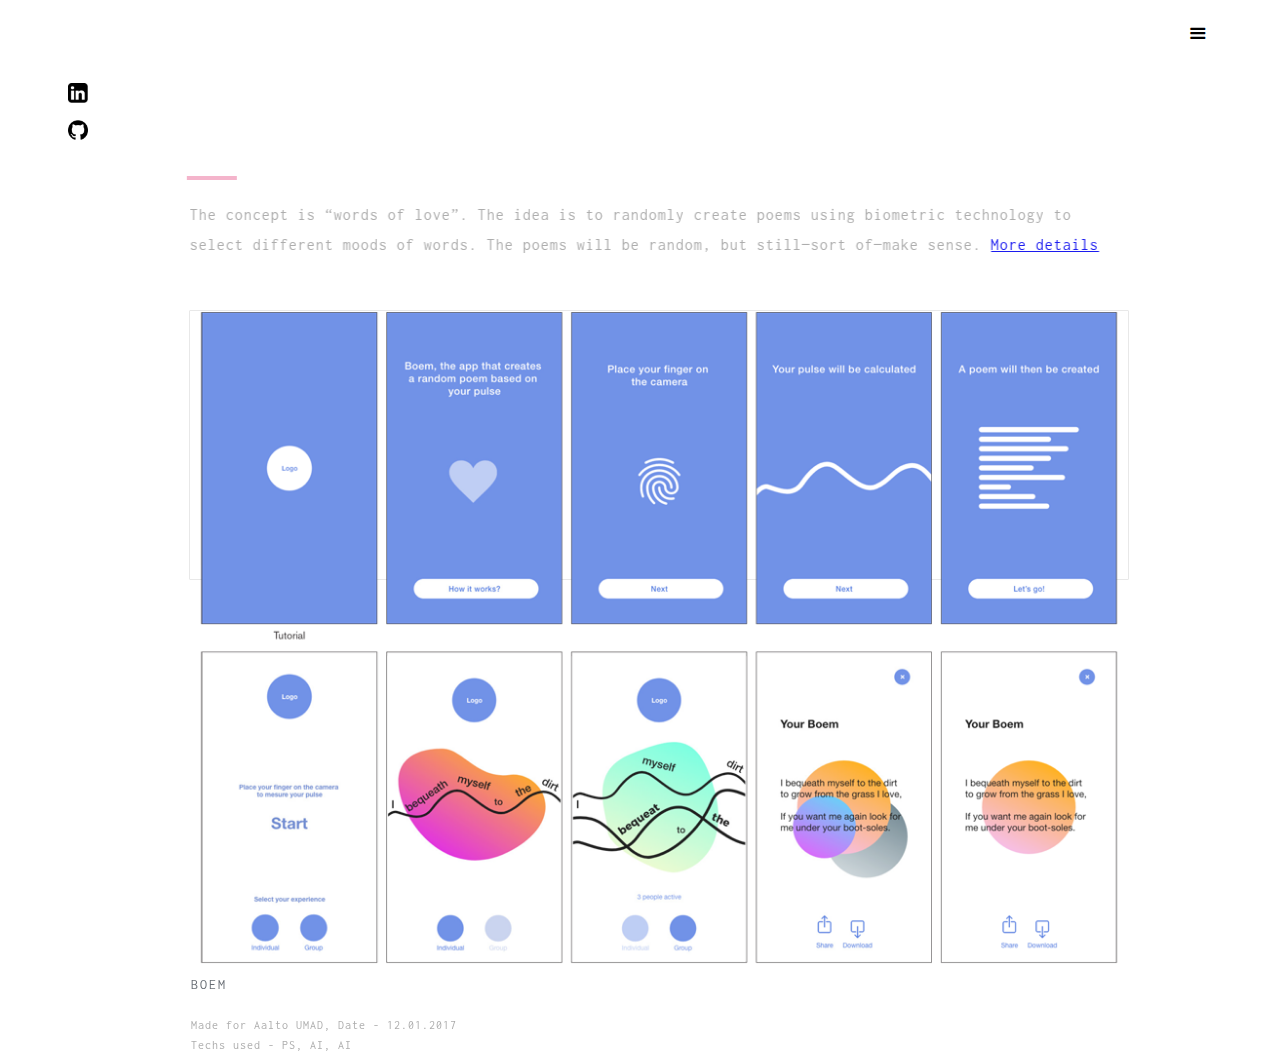
==== boem.html @ 0a461620 "Work in progress updating" ====
<!DOCTYPE html>
<!--  This site was created in Webflow. http://www.webflow.com  -->
<!--  Last Published: Sun Jan 28 2018 16:21:35 GMT+0000 (UTC)  -->
<html data-wf-page="5a6def90513ec40001b7b87a" data-wf-site="5a6276bae27c0000017f1877">

<head>
  <meta charset="utf-8">
  <title>project detail</title>
  <meta content="project detail" property="og:title">
  <meta content="width=device-width, initial-scale=1" name="viewport">
  <meta content="Webflow" name="generator">
  <link href="css/normalize.css" rel="stylesheet" type="text/css">
  <link href="css/webflow.css" rel="stylesheet" type="text/css">
  <link href="css/bilen.webflow.css" rel="stylesheet" type="text/css">
  <script src="js/webfont.js" type="text/javascript"></script>
  <script
    type="text/javascript">WebFont.load({ google: { families: ["Inconsolata:400,700", "Jura:300,regular,700", "Poiret One:regular:latin,latin-ext,cyrillic"] } });</script>
  <!-- [if lt IE 9]><script src="https://cdnjs.cloudflare.com/ajax/libs/html5shiv/3.7.3/html5shiv.min.js" type="text/javascript"></script><![endif] -->
  <script
    type="text/javascript">!function (o, c) { var n = c.documentElement, t = " w-mod-"; n.className += t + "js", ("ontouchstart" in o || o.DocumentTouch && c instanceof DocumentTouch) && (n.className += t + "touch") }(window, document);</script>
  <link href="https://daks2k3a4ib2z.cloudfront.net/img/favicon.ico" rel="shortcut icon" type="image/x-icon">
  <link href="https://daks2k3a4ib2z.cloudfront.net/img/webclip.png" rel="apple-touch-icon">
</head>

<body class="body">
  <div data-w-id="ccc3d191-25cd-e48b-df8f-eb808d3c26a9" class="bilen-wrapper">
    <div class="bilen-header">
      <div data-collapse="all" data-animation="default" data-duration="0" data-easing="linear"
        data-easing2="ease-in-out" class="navbar w-nav">
        <div class="bilen-navbar-container">
          <a href="#" data-w-id="2c27972e-5d75-e340-dcad-99376ddce584" class="brand w-nav-brand">
            <div data-w-id="00e59506-e122-ae66-c44d-09aa21d27baa" class="bilen-logo">B</div>
            <div data-w-id="18392fb4-6adb-d54a-aed1-31bee3976af9" class="logo-line"></div>
          </a>
          <nav role="navigation" class="nav-menu w-clearfix w-nav-menu">
            <div class="div-block-3"><a href="work.html" data-w-id="f25d718b-60aa-78d8-47ea-bcbb6d63a405"
                class="bilen-nav w-nav-link">ABOUT</a><a href="portfolio.html"
                data-w-id="1745d287-db50-ad30-ee15-2d18860177d5" class="bilen-nav w-nav-link">PROJECTS</a><a href="#"
                data-w-id="26efd076-d919-fc4f-241a-0b716c94e4d4" class="bilen-nav w-nav-link">CV</a><a href="#"
                data-w-id="d367c3f1-faf6-9a38-5d08-859b114f5f8c" class="bilen-nav w-nav-link">CONTACT</a></div>
          </nav>
          <div data-w-id="ff28ae8e-cb60-672c-887b-eea5e5f94f6c" class="menu-button w-nav-button">
            <div class="icon w-icon-nav-menu"></div>
          </div>
        </div>
      </div>
    </div>
    <div class="bilen-content">
      <div class="div-block-10"><a target="_blank" href="https://linkedin.com/in/bilenmg"><img src="images/linkedin.png"
            width="20" class="image"></a><a target="_blank" href="https://github.com/phielu"><img
            src="images/github-logo.png" width="20" class="image-2"></a></div>
      <div class="container-3 w-container">
        <div class="div-block-8">
          <div data-w-id="41aa68f8-f668-d845-e7f0-0cb0204e8d31"
            style="opacity:0;-webkit-transform:translateX(-20PX) translateY(0) translateZ(0) scaleX(1) scaleY(1) scaleZ(1) rotateX(0) rotateY(0) rotateZ(0) skewX(0) skewY(0);-moz-transform:translateX(-20PX) translateY(0) translateZ(0) scaleX(1) scaleY(1) scaleZ(1) rotateX(0) rotateY(0) rotateZ(0) skewX(0) skewY(0);-ms-transform:translateX(-20PX) translateY(0) translateZ(0) scaleX(1) scaleY(1) scaleZ(1) rotateX(0) rotateY(0) rotateZ(0) skewX(0) skewY(0);transform:translateX(-20PX) translateY(0) translateZ(0) scaleX(1) scaleY(1) scaleZ(1) rotateX(0) rotateY(0) rotateZ(0) skewX(0) skewY(0)"
            class="div-block-9"></div>
          <div data-w-id="bd3a828a-1607-c208-b268-82a33f8a5854"
            style="opacity:0;-webkit-transform:translateX(10PX) translateY(0) translateZ(0) scaleX(1) scaleY(1) scaleZ(1) rotateX(0) rotateY(0) rotateZ(0) skewX(0) skewY(0);-moz-transform:translateX(10PX) translateY(0) translateZ(0) scaleX(1) scaleY(1) scaleZ(1) rotateX(0) rotateY(0) rotateZ(0) skewX(0) skewY(0);-ms-transform:translateX(10PX) translateY(0) translateZ(0) scaleX(1) scaleY(1) scaleZ(1) rotateX(0) rotateY(0) rotateZ(0) skewX(0) skewY(0);transform:translateX(10PX) translateY(0) translateZ(0) scaleX(1) scaleY(1) scaleZ(1) rotateX(0) rotateY(0) rotateZ(0) skewX(0) skewY(0)"
            class="text-block">
            The concept is “words of love”. 
The idea is to randomly create poems using biometric technology to select different moods of words. The poems will be random, but still—sort of—make sense.           
            <a href="https://drive.google.com/drive/folders/1C4XmPDIa8pdV_q3PGD4I0B_cC0UzDZW6?usp=sharinghttps://drive.google.com/drive/folders/1C4XmPDIa8pdV_q3PGD4I0B_cC0UzDZW6?usp=sharing">More details</a> 
        </div>
        </div>
        <div class="bilen-portfolio-container">
          <div data-w-id="3d06d392-036b-f704-9749-3e31fa192f97" class="bilen-portfolio-item bilen-project-detail-item">
            <div class="bilen-portfolio-image-c"><img src="images/boem.png"></div>
            <div class="bilen-project-detail">
              <div class="text-block-3">BOEM</div>
              <div class="text-block-4"><br>Made for Aalto UMAD, Date - 12.01.2017<br>Techs used
                - PS, AI, AI</div>
            </div>
          </div>
        </div>
      </div>
    </div>
    <div class="bilen-footer">
      <div class="bilen-social-links"></div>
    </div>
  </div>
  <script src="js/jquery.min.js" type="text/javascript"></script>
  <script src="js/webflow.js" type="text/javascript"></script>
  <!-- [if lte IE 9]><script src="https://cdnjs.cloudflare.com/ajax/libs/placeholders/3.0.2/placeholders.min.js"></script><![endif] -->
</body>

</html>
---- css/webflow.css ----
@font-face {
  font-family: 'webflow-icons';
  src: url([data-uri]) format('truetype'), url([data-uri]) format('woff');
  font-weight: normal;
  font-style: normal;
}
[class^="w-icon-"],
[class*=" w-icon-"] {
  font-family: 'webflow-icons';
  speak: none;
  font-style: normal;
  font-weight: normal;
  font-variant: normal;
  text-transform: none;
  line-height: 1;
  -webkit-font-smoothing: antialiased;
  -moz-osx-font-smoothing: grayscale;
}
.w-icon-slider-right:before {
  content: "\e600";
}
.w-icon-slider-left:before {
  content: "\e601";
}
.w-icon-nav-menu:before {
  content: "\e602";
}
.w-icon-arrow-down:before,
.w-icon-dropdown-toggle:before {
  content: "\e603";
}
* {
  -webkit-box-sizing: border-box;
  -moz-box-sizing: border-box;
  box-sizing: border-box;
}
html {
  height: 100%;
}
body {
  margin: 0;
  min-height: 100%;
  background-color: #fff;
  font-family: Arial, sans-serif;
  font-size: 14px;
  line-height: 20px;
  color: #333;
}
img {
  max-width: 100%;
  vertical-align: middle;
  display: inline-block;
}
html.w-mod-touch * {
  background-attachment: scroll !important;
}
.w-block {
  display: block;
}
.w-inline-block {
  max-width: 100%;
  display: inline-block;
}
.w-clearfix:before,
.w-clearfix:after {
  content: " ";
  display: table;
}
.w-clearfix:after {
  clear: both;
}
.w-hidden {
  display: none;
}
.w-button {
  display: inline-block;
  padding: 9px 15px;
  background-color: #3898EC;
  color: white;
  border: 0;
  line-height: inherit;
  text-decoration: none;
  cursor: pointer;
  border-radius: 0;
}
input.w-button {
  -webkit-appearance: button;
}
html[data-w-dynpage] [data-w-cloak] {
  color: transparent !important;
}
.w-webflow-badge,
.w-webflow-badge * {
  position: static;
  left: auto;
  top: auto;
  right: auto;
  bottom: auto;
  z-index: auto;
  display: block;
  visibility: visible;
  overflow: visible;
  overflow-x: visible;
  overflow-y: visible;
  box-sizing: border-box;
  width: auto;
  height: auto;
  max-height: none;
  max-width: none;
  min-height: 0;
  min-width: 0;
  margin: 0;
  padding: 0;
  float: none;
  clear: none;
  border: 0 none transparent;
  border-radius: 0;
  background: none;
  background-image: none;
  background-position: 0% 0%;
  background-size: auto auto;
  background-repeat: repeat;
  background-origin: padding-box;
  background-clip: border-box;
  background-attachment: scroll;
  background-color: transparent;
  box-shadow: none;
  opacity: 1.0;
  transform: none;
  transition: none;
  direction: ltr;
  font-family: inherit;
  font-weight: inherit;
  color: inherit;
  font-size: inherit;
  line-height: inherit;
  font-style: inherit;
  font-variant: inherit;
  text-align: inherit;
  letter-spacing: inherit;
  text-decoration: inherit;
  text-indent: 0;
  text-transform: inherit;
  list-style-type: disc;
  text-shadow: none;
  font-smoothing: auto;
  vertical-align: baseline;
  cursor: inherit;
  white-space: inherit;
  word-break: normal;
  word-spacing: normal;
  word-wrap: normal;
}
.w-webflow-badge {
  position: fixed !important;
  display: inline-block !important;
  visibility: visible !important;
  opacity: 1 !important;
  z-index: 2147483647 !important;
  top: auto !important;
  right: 12px !important;
  bottom: 12px !important;
  left: auto !important;
  color: #AAADB0 !important;
  background-color: #fff !important;
  border-radius: 3px !important;
  padding: 6px 8px 6px 6px !important;
  font-size: 12px !important;
  opacity: 1.0 !important;
  line-height: 14px !important;
  text-decoration: none !important;
  transform: none !important;
  margin: 0 !important;
  width: auto !important;
  height: auto !important;
  overflow: visible !important;
  white-space: nowrap;
  box-shadow: 0 0 0 1px rgba(0, 0, 0, 0.1), 0px 1px 3px rgba(0, 0, 0, 0.1);
}
.w-webflow-badge > img {
  display: inline-block !important;
  visibility: visible !important;
  opacity: 1 !important;
  vertical-align: middle !important;
}
h1,
h2,
h3,
h4,
h5,
h6 {
  font-weight: bold;
  margin-bottom: 10px;
}
h1 {
  font-size: 38px;
  line-height: 44px;
  margin-top: 20px;
}
h2 {
  font-size: 32px;
  line-height: 36px;
  margin-top: 20px;
}
h3 {
  font-size: 24px;
  line-height: 30px;
  margin-top: 20px;
}
h4 {
  font-size: 18px;
  line-height: 24px;
  margin-top: 10px;
}
h5 {
  font-size: 14px;
  line-height: 20px;
  margin-top: 10px;
}
h6 {
  font-size: 12px;
  line-height: 18px;
  margin-top: 10px;
}
p {
  margin-top: 0;
  margin-bottom: 10px;
}
blockquote {
  margin: 0 0 10px 0;
  padding: 10px 20px;
  border-left: 5px solid #E2E2E2;
  font-size: 18px;
  line-height: 22px;
}
figure {
  margin: 0;
  margin-bottom: 10px;
}
figcaption {
  margin-top: 5px;
  text-align: center;
}
ul,
ol {
  margin-top: 0px;
  margin-bottom: 10px;
  padding-left: 40px;
}
.w-list-unstyled {
  padding-left: 0;
  list-style: none;
}
.w-embed:before,
.w-embed:after {
  content: " ";
  display: table;
}
.w-embed:after {
  clear: both;
}
.w-video {
  width: 100%;
  position: relative;
  padding: 0;
}
.w-video iframe,
.w-video object,
.w-video embed {
  position: absolute;
  top: 0;
  left: 0;
  width: 100%;
  height: 100%;
}
fieldset {
  padding: 0;
  margin: 0;
  border: 0;
}
button,
html input[type="button"],
input[type="reset"] {
  border: 0;
  cursor: pointer;
  -webkit-appearance: button;
}
.w-form {
  margin: 0 0 15px;
}
.w-form-done {
  display: none;
  padding: 20px;
  text-align: center;
  background-color: #dddddd;
}
.w-form-fail {
  display: none;
  margin-top: 10px;
  padding: 10px;
  background-color: #ffdede;
}
label {
  display: block;
  margin-bottom: 5px;
  font-weight: bold;
}
.w-input,
.w-select {
  display: block;
  width: 100%;
  height: 38px;
  padding: 8px 12px;
  margin-bottom: 10px;
  font-size: 14px;
  line-height: 1.428571429;
  color: #333333;
  vertical-align: middle;
  background-color: #ffffff;
  border: 1px solid #cccccc;
}
.w-input:-moz-placeholder,
.w-select:-moz-placeholder {
  color: #999;
}
.w-input::-moz-placeholder,
.w-select::-moz-placeholder {
  color: #999;
  opacity: 1;
}
.w-input:-ms-input-placeholder,
.w-select:-ms-input-placeholder {
  color: #999;
}
.w-input::-webkit-input-placeholder,
.w-select::-webkit-input-placeholder {
  color: #999;
}
.w-input:focus,
.w-select:focus {
  border-color: #3898EC;
  outline: 0;
}
.w-input[disabled],
.w-select[disabled],
.w-input[readonly],
.w-select[readonly],
fieldset[disabled] .w-input,
fieldset[disabled] .w-select {
  cursor: not-allowed;
  background-color: #eeeeee;
}
textarea.w-input,
textarea.w-select {
  height: auto;
}
.w-select {
  background-image: -webkit-linear-gradient(white 0%, #f3f3f3 100%);
  background-image: linear-gradient(white 0%, #f3f3f3 100%);
}
.w-select[multiple] {
  height: auto;
}
.w-form-label {
  display: inline-block;
  cursor: pointer;
  font-weight: normal;
  margin-bottom: 0px;
}
.w-checkbox,
.w-radio {
  display: block;
  margin-bottom: 5px;
  padding-left: 20px;
}
.w-checkbox:before,
.w-radio:before,
.w-checkbox:after,
.w-radio:after {
  content: " ";
  display: table;
}
.w-checkbox:after,
.w-radio:after {
  clear: both;
}
.w-checkbox-input,
.w-radio-input {
  margin: 4px 0 0;
  margin-top: 1px \9;
  line-height: normal;
  float: left;
  margin-left: -20px;
}
.w-radio-input {
  margin-top: 3px;
}
.w-container {
  margin-left: auto;
  margin-right: auto;
  max-width: 940px;
}
.w-container:before,
.w-container:after {
  content: " ";
  display: table;
}
.w-container:after {
  clear: both;
}
.w-container .w-row {
  margin-left: -10px;
  margin-right: -10px;
}
.w-row:before,
.w-row:after {
  content: " ";
  display: table;
}
.w-row:after {
  clear: both;
}
.w-row .w-row {
  margin-left: 0;
  margin-right: 0;
}
.w-col {
  position: relative;
  float: left;
  width: 100%;
  min-height: 1px;
  padding-left: 10px;
  padding-right: 10px;
}
.w-col .w-col {
  padding-left: 0;
  padding-right: 0;
}
.w-col-1 {
  width: 8.33333333%;
}
.w-col-2 {
  width: 16.66666667%;
}
.w-col-3 {
  width: 25%;
}
.w-col-4 {
  width: 33.33333333%;
}
.w-col-5 {
  width: 41.66666667%;
}
.w-col-6 {
  width: 50%;
}
.w-col-7 {
  width: 58.33333333%;
}
.w-col-8 {
  width: 66.66666667%;
}
.w-col-9 {
  width: 75%;
}
.w-col-10 {
  width: 83.33333333%;
}
.w-col-11 {
  width: 91.66666667%;
}
.w-col-12 {
  width: 100%;
}
.w-hidden-main {
  display: none !important;
}
@media screen and (max-width: 991px) {
  .w-container {
    max-width: 728px;
  }
  .w-hidden-main {
    display: inherit !important;
  }
  .w-hidden-medium {
    display: none !important;
  }
  .w-col-medium-1 {
    width: 8.33333333%;
  }
  .w-col-medium-2 {
    width: 16.66666667%;
  }
  .w-col-medium-3 {
    width: 25%;
  }
  .w-col-medium-4 {
    width: 33.33333333%;
  }
  .w-col-medium-5 {
    width: 41.66666667%;
  }
  .w-col-medium-6 {
    width: 50%;
  }
  .w-col-medium-7 {
    width: 58.33333333%;
  }
  .w-col-medium-8 {
    width: 66.66666667%;
  }
  .w-col-medium-9 {
    width: 75%;
  }
  .w-col-medium-10 {
    width: 83.33333333%;
  }
  .w-col-medium-11 {
    width: 91.66666667%;
  }
  .w-col-medium-12 {
    width: 100%;
  }
  .w-col-stack {
    width: 100%;
    left: auto;
    right: auto;
  }
}
@media screen and (max-width: 767px) {
  .w-hidden-main {
    display: inherit !important;
  }
  .w-hidden-medium {
    display: inherit !important;
  }
  .w-hidden-small {
    display: none !important;
  }
  .w-row,
  .w-container .w-row {
    margin-left: 0;
    margin-right: 0;
  }
  .w-col {
    width: 100%;
    left: auto;
    right: auto;
  }
  .w-col-small-1 {
    width: 8.33333333%;
  }
  .w-col-small-2 {
    width: 16.66666667%;
  }
  .w-col-small-3 {
    width: 25%;
  }
  .w-col-small-4 {
    width: 33.33333333%;
  }
  .w-col-small-5 {
    width: 41.66666667%;
  }
  .w-col-small-6 {
    width: 50%;
  }
  .w-col-small-7 {
    width: 58.33333333%;
  }
  .w-col-small-8 {
    width: 66.66666667%;
  }
  .w-col-small-9 {
    width: 75%;
  }
  .w-col-small-10 {
    width: 83.33333333%;
  }
  .w-col-small-11 {
    width: 91.66666667%;
  }
  .w-col-small-12 {
    width: 100%;
  }
}
@media screen and (max-width: 479px) {
  .w-container {
    max-width: none;
  }
  .w-hidden-main {
    display: inherit !important;
  }
  .w-hidden-medium {
    display: inherit !important;
  }
  .w-hidden-small {
    display: inherit !important;
  }
  .w-hidden-tiny {
    display: none !important;
  }
  .w-col {
    width: 100%;
  }
  .w-col-tiny-1 {
    width: 8.33333333%;
  }
  .w-col-tiny-2 {
    width: 16.66666667%;
  }
  .w-col-tiny-3 {
    width: 25%;
  }
  .w-col-tiny-4 {
    width: 33.33333333%;
  }
  .w-col-tiny-5 {
    width: 41.66666667%;
  }
  .w-col-tiny-6 {
    width: 50%;
  }
  .w-col-tiny-7 {
    width: 58.33333333%;
  }
  .w-col-tiny-8 {
    width: 66.66666667%;
  }
  .w-col-tiny-9 {
    width: 75%;
  }
  .w-col-tiny-10 {
    width: 83.33333333%;
  }
  .w-col-tiny-11 {
    width: 91.66666667%;
  }
  .w-col-tiny-12 {
    width: 100%;
  }
}
.w-widget {
  position: relative;
}
.w-widget-map {
  width: 100%;
  height: 400px;
}
.w-widget-map label {
  width: auto;
  display: inline;
}
.w-widget-map img {
  max-width: inherit;
}
.w-widget-map .gm-style-iw {
  width: 90% !important;
  height: auto !important;
  top: 7px !important;
  left: 6% !important;
  display: inline;
  text-align: center;
  overflow: hidden;
}
.w-widget-map .gm-style-iw + div {
  display: none;
}
.w-widget-twitter {
  overflow: hidden;
}
.w-widget-twitter-count-shim {
  display: inline-block;
  vertical-align: top;
  position: relative;
  width: 28px;
  height: 20px;
  text-align: center;
  background: white;
  border: #758696 solid 1px;
  border-radius: 3px;
}
.w-widget-twitter-count-shim * {
  pointer-events: none;
  -webkit-user-select: none;
  -moz-user-select: none;
  -ms-user-select: none;
  user-select: none;
}
.w-widget-twitter-count-shim .w-widget-twitter-count-inner {
  position: relative;
  font-size: 15px;
  line-height: 12px;
  text-align: center;
  color: #999;
  font-family: serif;
}
.w-widget-twitter-count-shim .w-widget-twitter-count-clear {
  position: relative;
  display: block;
}
.w-widget-twitter-count-shim.w--large {
  width: 36px;
  height: 28px;
  margin-left: 7px;
}
.w-widget-twitter-count-shim.w--large .w-widget-twitter-count-inner {
  font-size: 18px;
  line-height: 18px;
}
.w-widget-twitter-count-shim:not(.w--vertical) {
  margin-left: 5px;
  margin-right: 8px;
}
.w-widget-twitter-count-shim:not(.w--vertical).w--large {
  margin-left: 6px;
}
.w-widget-twitter-count-shim:not(.w--vertical):before,
.w-widget-twitter-count-shim:not(.w--vertical):after {
  top: 50%;
  left: 0;
  border: solid transparent;
  content: " ";
  height: 0;
  width: 0;
  position: absolute;
  pointer-events: none;
}
.w-widget-twitter-count-shim:not(.w--vertical):before {
  border-color: rgba(117, 134, 150, 0);
  border-right-color: #5d6c7b;
  border-width: 4px;
  margin-left: -9px;
  margin-top: -4px;
}
.w-widget-twitter-count-shim:not(.w--vertical).w--large:before {
  border-width: 5px;
  margin-left: -10px;
  margin-top: -5px;
}
.w-widget-twitter-count-shim:not(.w--vertical):after {
  border-color: rgba(255, 255, 255, 0);
  border-right-color: white;
  border-width: 4px;
  margin-left: -8px;
  margin-top: -4px;
}
.w-widget-twitter-count-shim:not(.w--vertical).w--large:after {
  border-width: 5px;
  margin-left: -9px;
  margin-top: -5px;
}
.w-widget-twitter-count-shim.w--vertical {
  width: 61px;
  height: 33px;
  margin-bottom: 8px;
}
.w-widget-twitter-count-shim.w--vertical:before,
.w-widget-twitter-count-shim.w--vertical:after {
  top: 100%;
  left: 50%;
  border: solid transparent;
  content: " ";
  height: 0;
  width: 0;
  position: absolute;
  pointer-events: none;
}
.w-widget-twitter-count-shim.w--vertical:before {
  border-color: rgba(117, 134, 150, 0);
  border-top-color: #5d6c7b;
  border-width: 5px;
  margin-left: -5px;
}
.w-widget-twitter-count-shim.w--vertical:after {
  border-color: rgba(255, 255, 255, 0);
  border-top-color: white;
  border-width: 4px;
  margin-left: -4px;
}
.w-widget-twitter-count-shim.w--vertical .w-widget-twitter-count-inner {
  font-size: 18px;
  line-height: 22px;
}
.w-widget-twitter-count-shim.w--vertical.w--large {
  width: 76px;
}
.w-widget-gplus {
  overflow: hidden;
}
.w-background-video {
  position: relative;
  overflow: hidden;
  height: 500px;
  color: white;
}
.w-background-video > video {
  background-size: cover;
  background-position: 50% 50%;
  position: absolute;
  right: -100%;
  bottom: -100%;
  top: -100%;
  left: -100%;
  margin: auto;
  min-width: 100%;
  min-height: 100%;
  z-index: -100;
}
.w-slider {
  position: relative;
  height: 300px;
  text-align: center;
  background: #dddddd;
  clear: both;
  -webkit-tap-highlight-color: rgba(0, 0, 0, 0);
  tap-highlight-color: rgba(0, 0, 0, 0);
}
.w-slider-mask {
  position: relative;
  display: block;
  overflow: hidden;
  z-index: 1;
  left: 0;
  right: 0;
  height: 100%;
  white-space: nowrap;
}
.w-slide {
  position: relative;
  display: inline-block;
  vertical-align: top;
  width: 100%;
  height: 100%;
  white-space: normal;
  text-align: left;
}
.w-slider-nav {
  position: absolute;
  z-index: 2;
  top: auto;
  right: 0;
  bottom: 0;
  left: 0;
  margin: auto;
  padding-top: 10px;
  height: 40px;
  text-align: center;
  -webkit-tap-highlight-color: rgba(0, 0, 0, 0);
  tap-highlight-color: rgba(0, 0, 0, 0);
}
.w-slider-nav.w-round > div {
  border-radius: 100%;
}
.w-slider-nav.w-num > div {
  width: auto;
  height: auto;
  padding: 0.2em 0.5em;
  font-size: inherit;
  line-height: inherit;
}
.w-slider-nav.w-shadow > div {
  box-shadow: 0 0 3px rgba(51, 51, 51, 0.4);
}
.w-slider-nav-invert {
  color: #fff;
}
.w-slider-nav-invert > div {
  background-color: rgba(34, 34, 34, 0.4);
}
.w-slider-nav-invert > div.w-active {
  background-color: #222;
}
.w-slider-dot {
  position: relative;
  display: inline-block;
  width: 1em;
  height: 1em;
  background-color: rgba(255, 255, 255, 0.4);
  cursor: pointer;
  margin: 0 3px 0.5em;
  transition: background-color 100ms, color 100ms;
}
.w-slider-dot.w-active {
  background-color: #fff;
}
.w-slider-arrow-left,
.w-slider-arrow-right {
  position: absolute;
  width: 80px;
  top: 0;
  right: 0;
  bottom: 0;
  left: 0;
  margin: auto;
  cursor: pointer;
  overflow: hidden;
  color: white;
  font-size: 40px;
  -webkit-tap-highlight-color: rgba(0, 0, 0, 0);
  tap-highlight-color: rgba(0, 0, 0, 0);
  -webkit-user-select: none;
  -moz-user-select: none;
  -ms-user-select: none;
  user-select: none;
}
.w-slider-arrow-left [class^="w-icon-"],
.w-slider-arrow-right [class^="w-icon-"],
.w-slider-arrow-left [class*=" w-icon-"],
.w-slider-arrow-right [class*=" w-icon-"] {
  position: absolute;
}
.w-slider-arrow-left {
  z-index: 3;
  right: auto;
}
.w-slider-arrow-right {
  z-index: 4;
  left: auto;
}
.w-icon-slider-left,
.w-icon-slider-right {
  top: 0;
  right: 0;
  bottom: 0;
  left: 0;
  margin: auto;
  width: 1em;
  height: 1em;
}
.w-dropdown {
  display: inline-block;
  position: relative;
  text-align: left;
  margin-left: auto;
  margin-right: auto;
  z-index: 900;
}
.w-dropdown-btn,
.w-dropdown-toggle,
.w-dropdown-link {
  position: relative;
  vertical-align: top;
  text-decoration: none;
  color: #222222;
  padding: 20px;
  text-align: left;
  margin-left: auto;
  margin-right: auto;
  white-space: nowrap;
}
.w-dropdown-toggle {
  -webkit-user-select: none;
  -moz-user-select: none;
  -ms-user-select: none;
  user-select: none;
  display: inline-block;
  cursor: pointer;
  padding-right: 40px;
}
.w-icon-dropdown-toggle {
  position: absolute;
  top: 0;
  right: 0;
  bottom: 0;
  margin: auto;
  margin-right: 20px;
  width: 1em;
  height: 1em;
}
.w-dropdown-list {
  position: absolute;
  background: #dddddd;
  display: none;
  min-width: 100%;
}
.w-dropdown-list.w--open {
  display: block;
}
.w-dropdown-link {
  padding: 10px 20px;
  display: block;
  color: #222222;
}
.w-dropdown-link.w--current {
  color: #0082f3;
}
.w-nav[data-collapse="all"] .w-dropdown,
.w-nav[data-collapse="all"] .w-dropdown-toggle {
  display: block;
}
.w-nav[data-collapse="all"] .w-dropdown-list {
  position: static;
}
@media screen and (max-width: 991px) {
  .w-nav[data-collapse="medium"] .w-dropdown,
  .w-nav[data-collapse="medium"] .w-dropdown-toggle {
    display: block;
  }
  .w-nav[data-collapse="medium"] .w-dropdown-list {
    position: static;
  }
}
@media screen and (max-width: 767px) {
  .w-nav[data-collapse="small"] .w-dropdown,
  .w-nav[data-collapse="small"] .w-dropdown-toggle {
    display: block;
  }
  .w-nav[data-collapse="small"] .w-dropdown-list {
    position: static;
  }
  .w-nav-brand {
    padding-left: 10px;
  }
}
@media screen and (max-width: 479px) {
  .w-nav[data-collapse="tiny"] .w-dropdown,
  .w-nav[data-collapse="tiny"] .w-dropdown-toggle {
    display: block;
  }
  .w-nav[data-collapse="tiny"] .w-dropdown-list {
    position: static;
  }
}
/**
 * ## Note
 * Safari (on both iOS and OS X) does not handle viewport units (vh, vw) well.
 * For example percentage units do not work on descendants of elements that
 * have any dimensions expressed in viewport units. It also doesn’t handle them at
 * all in `calc()`.
 */
/**
 * Wrapper around all lightbox elements
 *
 * 1. Since the lightbox can receive focus, IE also gives it an outline.
 * 2. Fixes flickering on Chrome when a transition is in progress
 *    underneath the lightbox.
 */
.w-lightbox-backdrop {
  color: #000;
  cursor: auto;
  font-family: serif;
  font-size: medium;
  font-style: normal;
  font-variant: normal;
  font-weight: normal;
  letter-spacing: normal;
  line-height: normal;
  list-style: disc;
  text-align: start;
  text-indent: 0;
  text-shadow: none;
  text-transform: none;
  visibility: visible;
  white-space: normal;
  word-break: normal;
  word-spacing: normal;
  word-wrap: normal;
  position: fixed;
  top: 0;
  right: 0;
  bottom: 0;
  left: 0;
  color: #fff;
  font-family: "Helvetica Neue", Helvetica, Ubuntu, "Segoe UI", Verdana, sans-serif;
  font-size: 17px;
  line-height: 1.2;
  font-weight: 300;
  text-align: center;
  background: rgba(0, 0, 0, 0.9);
  z-index: 2000;
  outline: 0;
  /* 1 */
  opacity: 0;
  -webkit-user-select: none;
  -moz-user-select: none;
  -ms-user-select: none;
  -webkit-tap-highlight-color: transparent;
  -webkit-transform: translate(0, 0);
  /* 2 */
}
/**
 * Neat trick to bind the rubberband effect to our canvas instead of the whole
 * document on iOS. It also prevents a bug that causes the document underneath to scroll.
 */
.w-lightbox-backdrop,
.w-lightbox-container {
  height: 100%;
  overflow: auto;
  -webkit-overflow-scrolling: touch;
}
.w-lightbox-content {
  position: relative;
  height: 100vh;
  overflow: hidden;
}
.w-lightbox-view {
  position: absolute;
  width: 100vw;
  height: 100vh;
  opacity: 0;
}
.w-lightbox-view:before {
  content: "";
  height: 100vh;
}
/* .w-lightbox-content */
.w-lightbox-group,
.w-lightbox-group .w-lightbox-view,
.w-lightbox-group .w-lightbox-view:before {
  height: 86vh;
}
.w-lightbox-frame,
.w-lightbox-view:before {
  display: inline-block;
  vertical-align: middle;
}
/*
 * 1. Remove default margin set by user-agent on the <figure> element.
 */
.w-lightbox-figure {
  position: relative;
  margin: 0;
  /* 1 */
}
.w-lightbox-group .w-lightbox-figure {
  cursor: pointer;
}
/**
 * IE adds image dimensions as width and height attributes on the IMG tag,
 * but we need both width and height to be set to auto to enable scaling.
 */
.w-lightbox-img {
  width: auto;
  height: auto;
  max-width: none;
}
/**
 * 1. Reset if style is set by user on "All Images"
 */
.w-lightbox-image {
  display: block;
  float: none;
  /* 1 */
  max-width: 100vw;
  max-height: 100vh;
}
.w-lightbox-group .w-lightbox-image {
  max-height: 86vh;
}
.w-lightbox-caption {
  position: absolute;
  right: 0;
  bottom: 0;
  left: 0;
  padding: .5em 1em;
  background: rgba(0, 0, 0, 0.4);
  text-align: left;
  text-overflow: ellipsis;
  white-space: nowrap;
  overflow: hidden;
}
.w-lightbox-embed {
  position: absolute;
  top: 0;
  right: 0;
  bottom: 0;
  left: 0;
  width: 100%;
  height: 100%;
}
.w-lightbox-control {
  position: absolute;
  top: 0;
  width: 4em;
  background-size: 24px;
  background-repeat: no-repeat;
  background-position: center;
  cursor: pointer;
  -webkit-transition: all .3s;
  transition: all .3s;
}
.w-lightbox-left {
  display: none;
  bottom: 0;
  left: 0;
  /* <svg xmlns="http://www.w3.org/2000/svg" viewBox="-20 0 24 40" width="24" height="40"><g transform="rotate(45)"><path d="m0 0h5v23h23v5h-28z" opacity=".4"/><path d="m1 1h3v23h23v3h-26z" fill="#fff"/></g></svg> */
  background-image: url("[data-uri]");
}
.w-lightbox-right {
  display: none;
  right: 0;
  bottom: 0;
  /* <svg xmlns="http://www.w3.org/2000/svg" viewBox="-4 0 24 40" width="24" height="40"><g transform="rotate(45)"><path d="m0-0h28v28h-5v-23h-23z" opacity=".4"/><path d="m1 1h26v26h-3v-23h-23z" fill="#fff"/></g></svg> */
  background-image: url("[data-uri]");
}
/*
 * Without specifying the with and height inside the SVG, all versions of IE render the icon too small.
 * The bug does not seem to manifest itself if the elements are tall enough such as the above arrows.
 * (http://stackoverflow.com/questions/16092114/background-size-differs-in-internet-explorer)
 */
.w-lightbox-close {
  right: 0;
  height: 2.6em;
  /* <svg xmlns="http://www.w3.org/2000/svg" viewBox="-4 0 18 17" width="18" height="17"><g transform="rotate(45)"><path d="m0 0h7v-7h5v7h7v5h-7v7h-5v-7h-7z" opacity=".4"/><path d="m1 1h7v-7h3v7h7v3h-7v7h-3v-7h-7z" fill="#fff"/></g></svg> */
  background-image: url("[data-uri]");
  background-size: 18px;
}
/**
 * 1. All IE versions add extra space at the bottom without this.
 */
.w-lightbox-strip {
  position: absolute;
  bottom: 0;
  left: 0;
  right: 0;
  padding: 0 1vh;
  line-height: 0;
  /* 1 */
  white-space: nowrap;
  overflow-x: auto;
  overflow-y: hidden;
}
/*
 * 1. We use content-box to avoid having to do `width: calc(10vh + 2vw)`
 *    which doesn’t work in Safari anyway.
 * 2. Chrome renders images pixelated when switching to GPU. Making sure
 *    the parent is also rendered on the GPU (by setting translate3d for
 *    example) fixes this behavior.
 */
.w-lightbox-item {
  display: inline-block;
  width: 10vh;
  padding: 2vh 1vh;
  box-sizing: content-box;
  /* 1 */
  cursor: pointer;
  -webkit-transform: translate3d(0, 0, 0);
  /* 2 */
}
.w-lightbox-active {
  opacity: .3;
}
.w-lightbox-thumbnail {
  position: relative;
  height: 10vh;
  background: #222;
  overflow: hidden;
}
.w-lightbox-thumbnail-image {
  position: absolute;
  top: 0;
  left: 0;
}
.w-lightbox-thumbnail .w-lightbox-tall {
  top: 50%;
  width: 100%;
  -webkit-transform: translate(0, -50%);
  -ms-transform: translate(0, -50%);
  transform: translate(0, -50%);
}
.w-lightbox-thumbnail .w-lightbox-wide {
  left: 50%;
  height: 100%;
  -webkit-transform: translate(-50%, 0);
  -ms-transform: translate(-50%, 0);
  transform: translate(-50%, 0);
}
/*
 * Spinner
 *
 * Absolute pixel values are used to avoid rounding errors that would cause
 * the white spinning element to be misaligned with the track.
 */
.w-lightbox-spinner {
  position: absolute;
  top: 50%;
  left: 50%;
  box-sizing: border-box;
  width: 40px;
  height: 40px;
  margin-top: -20px;
  margin-left: -20px;
  border: 5px solid rgba(0, 0, 0, 0.4);
  border-radius: 50%;
  -webkit-animation: spin .8s infinite linear;
  animation: spin .8s infinite linear;
}
.w-lightbox-spinner:after {
  content: "";
  position: absolute;
  top: -4px;
  right: -4px;
  bottom: -4px;
  left: -4px;
  border: 3px solid transparent;
  border-bottom-color: #fff;
  border-radius: 50%;
}
/*
 * Utility classes
 */
.w-lightbox-hide {
  display: none;
}
.w-lightbox-noscroll {
  overflow: hidden;
}
@media (min-width: 768px) {
  .w-lightbox-content {
    height: 96vh;
    margin-top: 2vh;
  }
  .w-lightbox-view,
  .w-lightbox-view:before {
    height: 96vh;
  }
  /* .w-lightbox-content */
  .w-lightbox-group,
  .w-lightbox-group .w-lightbox-view,
  .w-lightbox-group .w-lightbox-view:before {
    height: 84vh;
  }
  .w-lightbox-image {
    max-width: 96vw;
    max-height: 96vh;
  }
  .w-lightbox-group .w-lightbox-image {
    max-width: 82.3vw;
    max-height: 84vh;
  }
  .w-lightbox-left,
  .w-lightbox-right {
    display: block;
    opacity: .5;
  }
  .w-lightbox-close {
    opacity: .8;
  }
  .w-lightbox-control:hover {
    opacity: 1;
  }
}
.w-lightbox-inactive,
.w-lightbox-inactive:hover {
  opacity: 0;
}
.w-richtext:before,
.w-richtext:after {
  content: " ";
  display: table;
}
.w-richtext:after {
  clear: both;
}
.w-richtext ol,
.w-richtext ul {
  overflow: hidden;
}
.w-richtext .w-richtext-figure-selected.w-richtext-figure-type-video div:before,
.w-richtext .w-richtext-figure-selected[data-rt-type="video"] div:before {
  outline: 2px solid #2895f7;
}
.w-richtext .w-richtext-figure-selected.w-richtext-figure-type-image div,
.w-richtext .w-richtext-figure-selected[data-rt-type="image"] div {
  outline: 2px solid #2895f7;
}
.w-richtext figure.w-richtext-figure-type-video > div:before,
.w-richtext figure[data-rt-type="video"] > div:before {
  content: '';
  position: absolute;
  display: none;
  left: 0;
  top: 0;
  right: 0;
  bottom: 0;
  z-index: 1;
}
.w-richtext figure {
  position: relative;
  max-width: 60%;
}
.w-richtext figure > div:before {
  cursor: default!important;
}
.w-richtext figure img {
  width: 100%;
}
.w-richtext figure figcaption.w-richtext-figcaption-placeholder {
  opacity: 0.6;
}
.w-richtext figure div {
  /* fix incorrectly sized selection border in the data manager */
  font-size: 0px;
  color: transparent;
}
.w-richtext figure.w-richtext-figure-type-image,
.w-richtext figure[data-rt-type="image"] {
  display: table;
}
.w-richtext figure.w-richtext-figure-type-image > div,
.w-richtext figure[data-rt-type="image"] > div {
  display: inline-block;
}
.w-richtext figure.w-richtext-figure-type-image > figcaption,
.w-richtext figure[data-rt-type="image"] > figcaption {
  display: table-caption;
  caption-side: bottom;
}
.w-richtext figure.w-richtext-figure-type-video,
.w-richtext figure[data-rt-type="video"] {
  width: 60%;
  height: 0;
}
.w-richtext figure.w-richtext-figure-type-video iframe,
.w-richtext figure[data-rt-type="video"] iframe {
  position: absolute;
  top: 0;
  left: 0;
  width: 100%;
  height: 100%;
}
.w-richtext figure.w-richtext-figure-type-video > div,
.w-richtext figure[data-rt-type="video"] > div {
  width: 100%;
}
.w-richtext figure.w-richtext-align-center {
  margin-right: auto;
  margin-left: auto;
  clear: both;
}
.w-richtext figure.w-richtext-align-center.w-richtext-figure-type-image > div,
.w-richtext figure.w-richtext-align-center[data-rt-type="image"] > div {
  max-width: 100%;
}
.w-richtext figure.w-richtext-align-normal {
  clear: both;
}
.w-richtext figure.w-richtext-align-fullwidth {
  width: 100%;
  max-width: 100%;
  text-align: center;
  clear: both;
  display: block;
  margin-right: auto;
  margin-left: auto;
}
.w-richtext figure.w-richtext-align-fullwidth > div {
  display: inline-block;
  /* padding-bottom is used for aspect ratios in video figures
      we want the div to inherit that so hover/selection borders in the designer-canvas
      fit right*/
  padding-bottom: inherit;
}
.w-richtext figure.w-richtext-align-fullwidth > figcaption {
  display: block;
}
.w-richtext figure.w-richtext-align-floatleft {
  float: left;
  margin-right: 15px;
  clear: none;
}
.w-richtext figure.w-richtext-align-floatright {
  float: right;
  margin-left: 15px;
  clear: none;
}
.w-nav {
  position: relative;
  background: #dddddd;
  z-index: 1000;
}
.w-nav:before,
.w-nav:after {
  content: " ";
  display: table;
}
.w-nav:after {
  clear: both;
}
.w-nav-brand {
  position: relative;
  float: left;
  text-decoration: none;
  color: #333333;
}
.w-nav-link {
  position: relative;
  display: inline-block;
  vertical-align: top;
  text-decoration: none;
  color: #222222;
  padding: 20px;
  text-align: left;
  margin-left: auto;
  margin-right: auto;
}
.w-nav-link.w--current {
  color: #0082f3;
}
.w-nav-menu {
  position: relative;
  float: right;
}
.w--nav-menu-open {
  display: block !important;
  position: absolute;
  top: 100%;
  left: 0;
  right: 0;
  background: #C8C8C8;
  text-align: center;
  overflow: visible;
  min-width: 200px;
}
.w--nav-link-open {
  display: block;
  position: relative;
}
.w-nav-overlay {
  position: absolute;
  overflow: hidden;
  display: none;
  top: 100%;
  left: 0;
  right: 0;
  width: 100%;
}
.w-nav-overlay .w--nav-menu-open {
  top: 0;
}
.w-nav[data-animation="over-left"] .w-nav-overlay {
  width: auto;
}
.w-nav[data-animation="over-left"] .w-nav-overlay,
.w-nav[data-animation="over-left"] .w--nav-menu-open {
  right: auto;
  z-index: 1;
  top: 0;
}
.w-nav[data-animation="over-right"] .w-nav-overlay {
  width: auto;
}
.w-nav[data-animation="over-right"] .w-nav-overlay,
.w-nav[data-animation="over-right"] .w--nav-menu-open {
  left: auto;
  z-index: 1;
  top: 0;
}
.w-nav-button {
  position: relative;
  float: right;
  padding: 18px;
  font-size: 24px;
  display: none;
  cursor: pointer;
  -webkit-tap-highlight-color: rgba(0, 0, 0, 0);
  tap-highlight-color: rgba(0, 0, 0, 0);
  -webkit-user-select: none;
  -moz-user-select: none;
  -ms-user-select: none;
  user-select: none;
}
.w-nav-button.w--open {
  background-color: #C8C8C8;
  color: white;
}
.w-nav[data-collapse="all"] .w-nav-menu {
  display: none;
}
.w-nav[data-collapse="all"] .w-nav-button {
  display: block;
}
@media screen and (max-width: 991px) {
  .w-nav[data-collapse="medium"] .w-nav-menu {
    display: none;
  }
  .w-nav[data-collapse="medium"] .w-nav-button {
    display: block;
  }
}
@media screen and (max-width: 767px) {
  .w-nav[data-collapse="small"] .w-nav-menu {
    display: none;
  }
  .w-nav[data-collapse="small"] .w-nav-button {
    display: block;
  }
  .w-nav-brand {
    padding-left: 10px;
  }
}
@media screen and (max-width: 479px) {
  .w-nav[data-collapse="tiny"] .w-nav-menu {
    display: none;
  }
  .w-nav[data-collapse="tiny"] .w-nav-button {
    display: block;
  }
}
.w-tabs {
  position: relative;
}
.w-tabs:before,
.w-tabs:after {
  content: " ";
  display: table;
}
.w-tabs:after {
  clear: both;
}
.w-tab-menu {
  position: relative;
}
.w-tab-link {
  position: relative;
  display: inline-block;
  vertical-align: top;
  text-decoration: none;
  padding: 9px 30px;
  text-align: left;
  cursor: pointer;
  color: #222222;
  background-color: #dddddd;
}
.w-tab-link.w--current {
  background-color: #C8C8C8;
}
.w-tab-content {
  position: relative;
  display: block;
  overflow: hidden;
}
.w-tab-pane {
  position: relative;
  display: none;
}
.w--tab-active {
  display: block;
}
@media screen and (max-width: 479px) {
  .w-tab-link {
    display: block;
  }
}
.w-ix-emptyfix:after {
  content: "";
}
@keyframes spin {
  0% {
    transform: rotate(0deg);
  }
  100% {
    transform: rotate(360deg);
  }
}
.w-dyn-empty {
  padding: 10px;
  background-color: #dddddd;
}
.w-dyn-bind-empty {
  display: none !important;
}
.w-condition-invisible {
  display: none !important;
}
---- css/bilen.webflow.css ----
.bilen-wrapper {
  display: -webkit-box;
  display: -webkit-flex;
  display: -ms-flexbox;
  display: flex;
  min-height: 100vh;
  -webkit-box-orient: vertical;
  -webkit-box-direction: normal;
  -webkit-flex-direction: column;
  -ms-flex-direction: column;
  flex-direction: column;
  -webkit-box-pack: justify;
  -webkit-justify-content: space-between;
  -ms-flex-pack: justify;
  justify-content: space-between;
  background-color: #fff;
}

.bilen-content {
  display: -webkit-box;
  display: -webkit-flex;
  display: -ms-flexbox;
  display: flex;
  min-height: 100vh;
  margin-right: 50px;
  margin-left: 50px;
  -webkit-box-orient: horizontal;
  -webkit-box-direction: normal;
  -webkit-flex-direction: row;
  -ms-flex-direction: row;
  flex-direction: row;
  -webkit-box-pack: center;
  -webkit-justify-content: center;
  -ms-flex-pack: center;
  justify-content: center;
  -webkit-box-align: start;
  -webkit-align-items: flex-start;
  -ms-flex-align: start;
  align-items: flex-start;
  -webkit-box-flex: 1;
  -webkit-flex: 1;
  -ms-flex: 1;
  flex: 1;
  text-align: center;
}

.navbar {
  background-color: transparent;
  color: #fff;
}

.container {
  display: block;
  margin-right: auto;
  margin-left: 50px;
}

.bilen-nav {
  color: #000;
  font-weight: 700;
  text-align: right;
  text-transform: uppercase;
}

.body {
  font-family: Jura, sans-serif;
  font-weight: 400;
}

.bilen-logo {
  font-family: Jura, sans-serif;
  color: #000;
  font-size: 35px;
  font-weight: 700;
}

.brand {
  z-index: 200;
  display: -webkit-box;
  display: -webkit-flex;
  display: -ms-flexbox;
  display: flex;
  padding: 18px;
  -webkit-box-orient: vertical;
  -webkit-box-direction: normal;
  -webkit-flex-direction: column;
  -ms-flex-direction: column;
  flex-direction: column;
  -webkit-box-pack: center;
  -webkit-justify-content: center;
  -ms-flex-pack: center;
  justify-content: center;
  -webkit-box-align: center;
  -webkit-align-items: center;
  -ms-flex-align: center;
  align-items: center;
  color: #fff;
}

.bilen-navbar-container {
  display: -webkit-box;
  display: -webkit-flex;
  display: -ms-flexbox;
  display: flex;
  margin-right: 50px;
  margin-left: 50px;
  -webkit-box-pack: justify;
  -webkit-justify-content: space-between;
  -ms-flex-pack: justify;
  justify-content: space-between;
  -webkit-box-align: center;
  -webkit-align-items: center;
  -ms-flex-align: center;
  align-items: center;
}

.nav-menu {
  z-index: 100;
  display: block;
  width: 100%;
  -webkit-box-orient: vertical;
  -webkit-box-direction: normal;
  -webkit-flex-direction: column;
  -ms-flex-direction: column;
  flex-direction: column;
  -webkit-box-pack: center;
  -webkit-justify-content: center;
  -ms-flex-pack: center;
  justify-content: center;
  -webkit-flex-wrap: nowrap;
  -ms-flex-wrap: nowrap;
  flex-wrap: nowrap;
  -webkit-box-align: center;
  -webkit-align-items: center;
  -ms-flex-align: center;
  align-items: center;
  -webkit-align-content: flex-end;
  -ms-flex-line-pack: end;
  align-content: flex-end;
  -webkit-box-flex: 1;
  -webkit-flex: 1;
  -ms-flex: 1;
  flex: 1;
  background-color: transparent;
}

.heading {
  color: rgba(0, 0, 0, .94);
  text-align: left;
}

.div-block-3 {
  display: inline-block;
  margin-right: 51px;
  float: right;
  clear: both;
  -webkit-box-orient: vertical;
  -webkit-box-direction: normal;
  -webkit-flex-direction: column;
  -ms-flex-direction: column;
  flex-direction: column;
  -webkit-box-pack: center;
  -webkit-justify-content: center;
  -ms-flex-pack: center;
  justify-content: center;
  -webkit-flex-wrap: nowrap;
  -ms-flex-wrap: nowrap;
  flex-wrap: nowrap;
  -webkit-box-align: end;
  -webkit-align-items: flex-end;
  -ms-flex-align: end;
  align-items: flex-end;
  -webkit-align-content: flex-end;
  -ms-flex-line-pack: end;
  align-content: flex-end;
  -webkit-box-flex: 1;
  -webkit-flex: 1;
  -ms-flex: 1;
  flex: 1;
  text-align: right;
}

.menu-button {
  z-index: 200;
  background-color: hsla(0, 0%, 100%, 0);
}

.menu-button.w--open {
  border-style: none;
  background-color: transparent;
}

.text-block {
  font-family: Inconsolata, monospace;
  color: #a3a3a3;
  font-size: 16px;
  line-height: 30px;
  text-align: left;
  letter-spacing: 1px;
}

.logo-line {
  width: 25px;
  height: 4px;
  margin-top: 8px;
  background-color: #000;
}

.bilen-social-links {
  display: -webkit-box;
  display: -webkit-flex;
  display: -ms-flexbox;
  display: flex;
  margin-right: 50px;
  margin-left: 50px;
  padding: 17px;
  -webkit-box-pack: center;
  -webkit-justify-content: center;
  -ms-flex-pack: center;
  justify-content: center;
  -webkit-box-align: center;
  -webkit-align-items: center;
  -ms-flex-align: center;
  align-items: center;
  -webkit-box-flex: 1;
  -webkit-flex: 1;
  -ms-flex: 1;
  flex: 1;
}

.image {
  margin-top: 15px;
  margin-bottom: 15px;
}

.image-3 {
  margin-right: 15px;
}

.bilen-header {
  margin-top: 0px;
  margin-bottom: 0px;
  margin-left: -2px;
  text-align: left;
  letter-spacing: 2px;
}

.bilen-footer {
  display: block;
  -webkit-box-orient: horizontal;
  -webkit-box-direction: normal;
  -webkit-flex-direction: row;
  -ms-flex-direction: row;
  flex-direction: row;
  -webkit-box-pack: center;
  -webkit-justify-content: center;
  -ms-flex-pack: center;
  justify-content: center;
  -webkit-box-align: center;
  -webkit-align-items: center;
  -ms-flex-align: center;
  align-items: center;
  -webkit-box-flex: 0;
  -webkit-flex: 0 auto;
  -ms-flex: 0 auto;
  flex: 0 auto;
}

.bilen-landing-content {
  position: absolute;
  display: none;
  text-align: left;
}

.bilen-about-content {
  position: absolute;
  display: none;
  color: #fff;
}

.bilen-portfolio-content {
  display: none;
  -webkit-box-orient: vertical;
  -webkit-box-direction: normal;
  -webkit-flex-direction: column;
  -ms-flex-direction: column;
  flex-direction: column;
  -webkit-box-align: stretch;
  -webkit-align-items: stretch;
  -ms-flex-align: stretch;
  align-items: stretch;
  color: #fff;
}

.container-2 {
  display: -webkit-box;
  display: -webkit-flex;
  display: -ms-flexbox;
  display: flex;
  -webkit-box-pack: start;
  -webkit-justify-content: flex-start;
  -ms-flex-pack: start;
  justify-content: flex-start;
  -webkit-box-flex: 0;
  -webkit-flex: 0 auto;
  -ms-flex: 0 auto;
  flex: 0 auto;
}

.bilen-port-slider-container {
  width: 50%;
}

.slider {
  background-color: transparent;
}

.slide-nav {
  display: none;
}

.left-arrow {
  position: static;
  background-color: transparent;
}

.bilen {
  color: #ff336c;
  font-size: 18px;
  font-weight: 100;
}

.bilen-slider-nav {
  margin-top: 4px;
  -webkit-transform: rotateX(0deg) rotateY(20deg) rotateZ(90deg);
  transform: rotateX(0deg) rotateY(20deg) rotateZ(90deg);
  -webkit-transition: all 400ms ease;
  transition: all 400ms ease;
  color: #262b3f;
  font-size: 18px;
  font-weight: 100;
  -webkit-transform-style: preserve-3d;
  transform-style: preserve-3d;
}

.bilen-slider-nav:hover {
  color: #fff;
}

.right-arrow {
  position: static;
}

.div-block-5 {
  display: -webkit-box;
  display: -webkit-flex;
  display: -ms-flexbox;
  display: flex;
  float: left;
  -webkit-box-orient: vertical;
  -webkit-box-direction: normal;
  -webkit-flex-direction: column;
  -ms-flex-direction: column;
  flex-direction: column;
  -webkit-justify-content: space-around;
  -ms-flex-pack: distribute;
  justify-content: space-around;
  -webkit-box-align: end;
  -webkit-align-items: flex-end;
  -ms-flex-align: end;
  align-items: flex-end;
}

.mask {
  padding: 18px;
  border: 1px solid #262b3f;
  border-radius: 4px;
}

.bilen-contact-content {
  position: absolute;
  display: none;
}

.bilen-card {
  width: 520px;
  height: 200px;
  border: 1px solid #49a0ff;
  border-radius: 4px;
  color: #c24242;
}

.icon {
  color: #000;
}

.container-3 {
  padding-top: 100px;
}

.div-block-6 {
  display: block;
  border-radius: 100%;
}

.bilen-name-and-photo-c {
  display: -webkit-box;
  display: -webkit-flex;
  display: -ms-flexbox;
  display: flex;
  margin-bottom: 50px;
  -webkit-box-orient: horizontal;
  -webkit-box-direction: reverse;
  -webkit-flex-direction: row-reverse;
  -ms-flex-direction: row-reverse;
  flex-direction: row-reverse;
  -webkit-box-pack: center;
  -webkit-justify-content: center;
  -ms-flex-pack: center;
  justify-content: center;
  -webkit-box-align: center;
  -webkit-align-items: center;
  -ms-flex-align: center;
  align-items: center;
}

.image-4 {
  border: 1px solid #858ea8;
  border-radius: 100%;
  -webkit-filter: grayscale(100%);
  filter: grayscale(100%);
}

.text-block-2 {
  margin-bottom: -10px;
  direction: ltr;
  font-family: Inconsolata, monospace;
  color: #a3a3a3;
  font-size: 12px;
  font-weight: 100;
  text-align: left;
  letter-spacing: 2px;
}

.div-block-7 {
  padding-left: 20px;
}

.div-block-8 {
  display: -webkit-box;
  display: -webkit-flex;
  display: -ms-flexbox;
  display: flex;
  -webkit-box-orient: vertical;
  -webkit-box-direction: normal;
  -webkit-flex-direction: column;
  -ms-flex-direction: column;
  flex-direction: column;
}

.div-block-9 {
  width: 50px;
  height: 4px;
  margin-top: 8px;
  margin-bottom: 20px;
  background-color: #eb719c;
}

.bilen-portfolio-container {
  display: -webkit-box;
  display: -webkit-flex;
  display: -ms-flexbox;
  display: flex;
  margin-top: 50px;
  -webkit-box-orient: horizontal;
  -webkit-box-direction: normal;
  -webkit-flex-direction: row;
  -ms-flex-direction: row;
  flex-direction: row;
  -webkit-box-pack: justify;
  -webkit-justify-content: space-between;
  -ms-flex-pack: justify;
  justify-content: space-between;
  -webkit-flex-wrap: wrap;
  -ms-flex-wrap: wrap;
  flex-wrap: wrap;
  -webkit-box-align: center;
  -webkit-align-items: center;
  -ms-flex-align: center;
  align-items: center;
  -webkit-align-content: center;
  -ms-flex-line-pack: center;
  align-content: center;
}

.bilen-portfolio-item {
  width: 250px;
  height: 270px;
  margin-bottom: 50px;
  padding: 1px;
  border: 1px solid #e6e6e6;
  border-radius: 1px;
  -webkit-transition: all 400ms ease-in-out;
  transition: all 400ms ease-in-out;
}

.bilen-portfolio-item:hover {
  -webkit-filter: grayscale(100%);
  filter: grayscale(100%);
}

.bilen-portfolio-item.bilen-project-detail-item {
  display: -webkit-box;
  display: -webkit-flex;
  display: -ms-flexbox;
  display: flex;
  width: 100%;
  -webkit-box-orient: vertical;
  -webkit-box-direction: normal;
  -webkit-flex-direction: column;
  -ms-flex-direction: column;
  flex-direction: column;
  -webkit-box-flex: 1;
  -webkit-flex: 1;
  -ms-flex: 1;
  flex: 1;
}

.text-block-3 {
  font-family: Inconsolata, monospace;
  color: #555b63;
  line-height: 20px;
  font-weight: 400;
  text-align: left;
  letter-spacing: 2px;
  text-transform: uppercase;
}

.bilen-portfolio-image-c {
  margin-bottom: 10px;
}

.bilen-portfolio-image-c:hover {
  -webkit-backface-visibility: hidden;
  backface-visibility: hidden;
  -webkit-transform: perspective(696px);
  transform: perspective(696px);
}

.bilen-fortfolio-text-c {
  padding: 10px;
}

.text-block-4 {
  font-family: Inconsolata, monospace;
  color: #a3a3a3;
  font-size: 12px;
  text-align: left;
  letter-spacing: 1px;
}

.bilen-project-detail {
  margin-bottom: 200px;
}

.div-block-10 {
  display: -webkit-box;
  display: -webkit-flex;
  display: -ms-flexbox;
  display: flex;
  margin-left: 18px;
  -webkit-box-orient: vertical;
  -webkit-box-direction: normal;
  -webkit-flex-direction: column;
  -ms-flex-direction: column;
  flex-direction: column;
  -webkit-justify-content: space-around;
  -ms-flex-pack: distribute;
  justify-content: space-around;
  -webkit-flex-wrap: nowrap;
  -ms-flex-wrap: nowrap;
  flex-wrap: nowrap;
  -webkit-box-align: center;
  -webkit-align-items: center;
  -ms-flex-align: center;
  align-items: center;
  -webkit-align-content: space-around;
  -ms-flex-line-pack: distribute;
  align-content: space-around;
}

@media (max-width: 991px) {
  .bilen-nav {
    padding-right: 0px;
    text-align: right;
  }
  .bilen-logo {
    font-size: 30px;
  }
  .bilen-navbar-container {
    margin-right: 0px;
    margin-left: 0px;
  }
  .div-block-3 {
    margin-right: 20px;
  }
}

@media (max-width: 767px) {
  .bilen-content {
    display: block;
    margin-right: auto;
    margin-left: auto;
    padding-right: 18px;
  }
  .bilen-nav {
    padding-right: 0px;
    text-align: right;
  }
  .div-block-3 {
    margin-right: 20px;
  }
  .bilen-port-slider-container {
    width: 100%;
  }
}

@media (max-width: 479px) {
  .bilen-content {
    padding-right: 20px;
    padding-left: 20px;
  }
  .bilen-nav {
    padding-right: 0px;
    text-align: right;
  }
  .bilen-logo {
    font-size: 25px;
  }
  .nav-menu {
    -webkit-box-flex: 1;
    -webkit-flex: 1;
    -ms-flex: 1;
    flex: 1;
  }
  .heading {
    text-align: left;
  }
  .div-block-3 {
    margin-right: 20px;
  }
  .text-block {
    text-align: left;
  }
  .bilen-header {
    font-size: 28px;
  }
  .bilen-name-and-photo-c {
    -webkit-box-orient: vertical;
    -webkit-box-direction: reverse;
    -webkit-flex-direction: column-reverse;
    -ms-flex-direction: column-reverse;
    flex-direction: column-reverse;
  }
  .text-block-2 {
    font-size: 12px;
  }
}
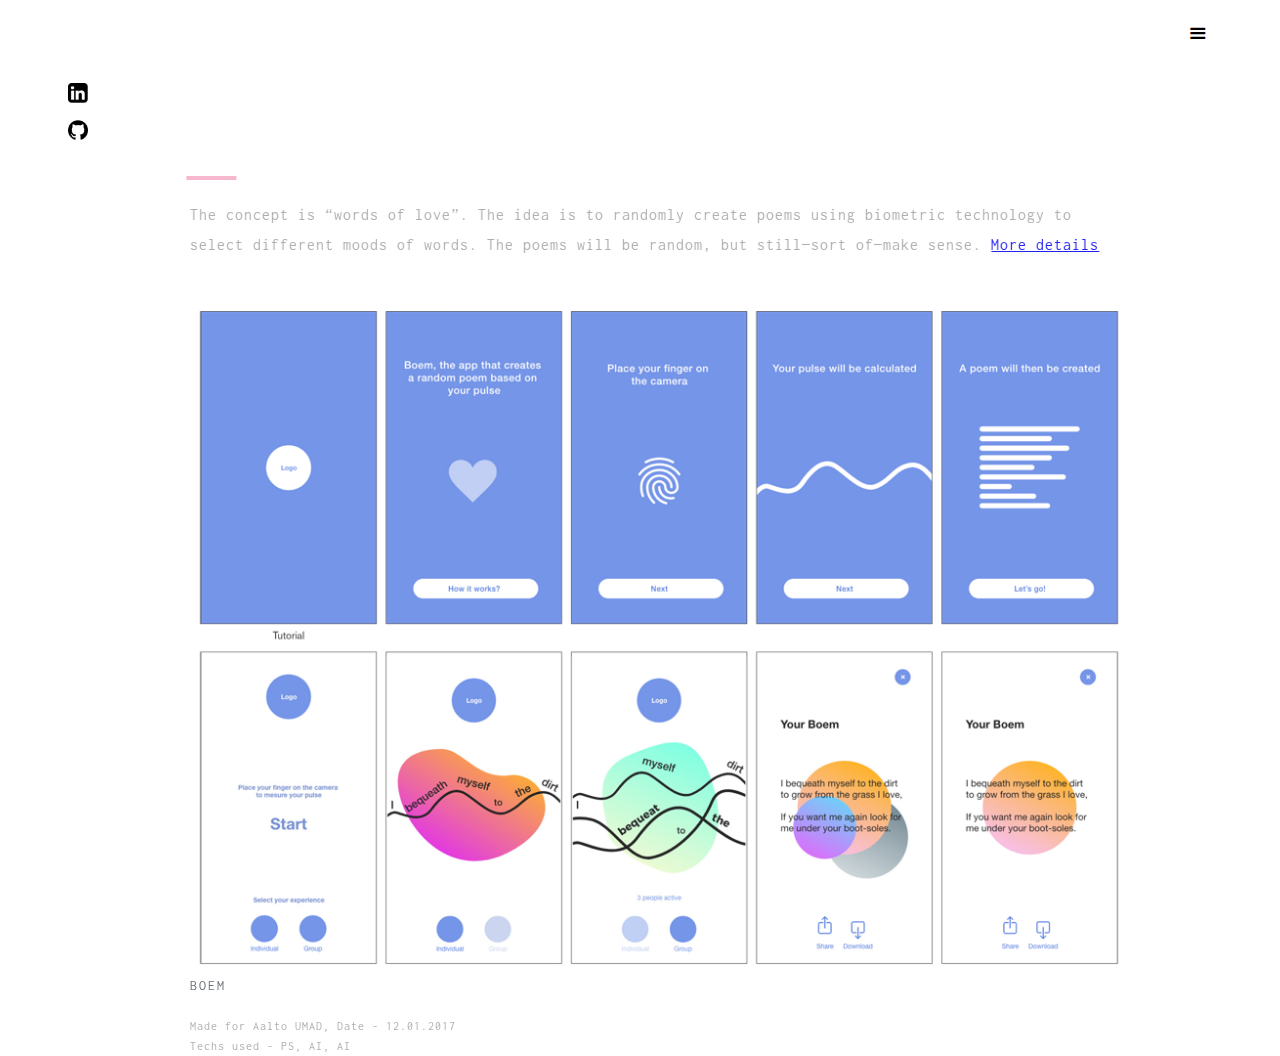
==== commit 6f1d432f: "Updated links" ====
--- a/boem.html
+++ b/boem.html
@@ -33,7 +33,7 @@
             <div data-w-id="18392fb4-6adb-d54a-aed1-31bee3976af9" class="logo-line"></div>
           </a>
           <nav role="navigation" class="nav-menu w-clearfix w-nav-menu">
-            <div class="div-block-3"><a href="work.html" data-w-id="f25d718b-60aa-78d8-47ea-bcbb6d63a405"
+            <div class="div-block-3"><a href="index.html" data-w-id="f25d718b-60aa-78d8-47ea-bcbb6d63a405"
                 class="bilen-nav w-nav-link">ABOUT</a><a href="portfolio.html"
                 data-w-id="1745d287-db50-ad30-ee15-2d18860177d5" class="bilen-nav w-nav-link">PROJECTS</a><a href="#"
                 data-w-id="26efd076-d919-fc4f-241a-0b716c94e4d4" class="bilen-nav w-nav-link">CV</a><a href="#"
--- a/css/bilen.webflow.css
+++ b/css/bilen.webflow.css
@@ -498,8 +498,6 @@
   height: 270px;
   margin-bottom: 50px;
   padding: 1px;
-  border: 1px solid #e6e6e6;
-  border-radius: 1px;
   -webkit-transition: all 400ms ease-in-out;
   transition: all 400ms ease-in-out;
 }
